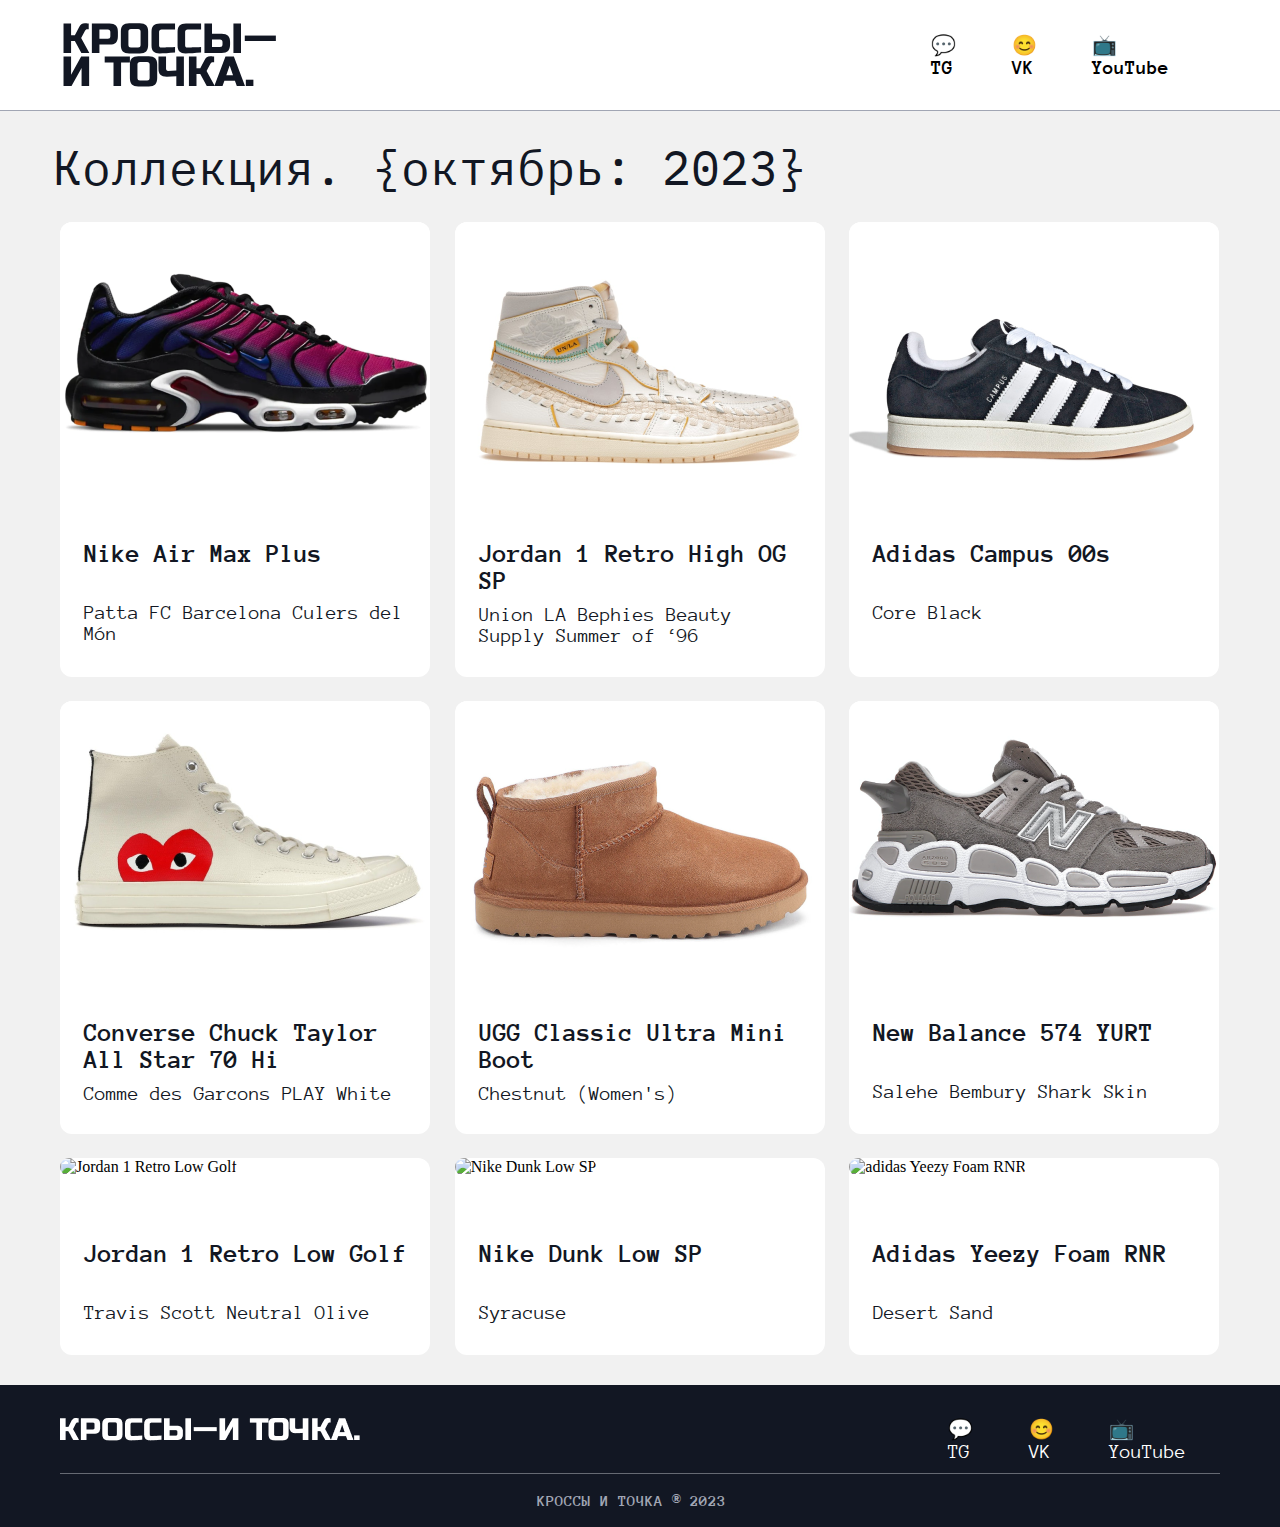
==== index.html @ d87d50cc "пофиксил стили и код" ====
<!DOCTYPE html>
<html lang="ru">

<head>
  <meta charset="UTF-8">
  <meta name="viewport" content="width=device-width, initial-scale=1.0">
  <title>Кроссы — и точка</title>
  <link rel="stylesheet" href="style.css" />
</head>

<body>
  <header class="header">
    <div class="header_logo">
      <a href="#">
        <img src="./images/logo.svg" alt="логотип сайта">
      </a>
    </div>
    <nav class="header_navigation">
      <ul class="header_navigation_list">
        <li>
          <a href="#" class="header_navigation_social">💬 TG</a>
        </li>
        <li>
          <a href="#" class="header_navigation_social">😊 VK</a>
        </li>
        <li>
          <a href="#" class="header_navigation_social">📺 YouTube</a>
        </li>
      </ul>
    </nav>
  </header>
  <div class="header_line">
  </div>

  <section class="content">
    <div>
      <h2>Коллекция. {октябрь: 2023} </h2>
    </div>
    <div class="content_cards">
      <div class="card">
        <img alt="Nike Air Max Plus" src="./images/image 3.png" class="container_image" />
        <div class="container_text_wrap">
          <h3 class="container_title">Nike Air Max Plus</h3>
          <p class="container_text">Patta FC Barcelona Culers del Món</p>
        </div>
      </div>
      <div class="card">
        <img alt="Jordan 1 Retro High OG SP" src="./images/image 4.png" class="container_image" />
        <div class="container_text_wrap">
          <h3 class="container_title">Jordan 1 Retro High OG SP</h3>
          <p class="container_text">Union LA Bephies Beauty Supply Summer of ‘96</p>
        </div>
      </div>
      <div class="card">
        <img alt="Adidas Campus 00s" src="./images/image 5.png" class="container_image" />
        <div class="container_text_wrap">
          <h3 class="container_title">Adidas Campus 00s</h3>
          <p class="container_text">Core Black</p>
        </div>
      </div>
      <div class="card">
        <img alt="Converse Chuck Taylor All Star 70 Hi" src="./images/image 6.png" class="container_image" />
        <div class="container_text_wrap">
          <h3 class="container_title">Converse Chuck Taylor All Star 70 Hi</h3>
          <p class="container_text">Comme des Garcons PLAY White</p>
        </div>
      </div>
      <div class="card">
        <img alt="UGG Classic Ultra Mini Boot" src="./images/image 7.png" class="container_image" />
        <div class="container_text_wrap">
          <h3 class="container_title">UGG Classic Ultra Mini Boot</h3>
          <p class="container_text">Chestnut (Women's)</p>
        </div>
      </div>
      <div class="card">
        <img alt="New Balance 574 YURT" src="./images/image 8.png" class="container_image" />
        <div class="container_text_wrap">
          <h3 class="container_title">New Balance 574 YURT</h3>
          <p class="container_text">Salehe Bembury Shark Skin</p>
        </div>
      </div>
      <div class="card">
        <img alt="Jordan 1 Retro Low Golf"
          src="https://sandbox-teens.practicum-team.ru/tasks/03-more-html-and-css-sprint/01-flex-sandboxes/07-training/sandbox-01/pre/images/1.png"
          class="container_image" />
        <div class="container_text_wrap">
          <h3 class="container_title">Jordan 1 Retro Low Golf</h3>
          <p class="container_text">Travis Scott Neutral Olive</p>
        </div>
      </div>
      <div class="card">
        <img alt="Nike Dunk Low SP"
          src="https://sandbox-teens.practicum-team.ru/tasks/03-more-html-and-css-sprint/01-flex-sandboxes/07-training/sandbox-01/pre/images/2.png"
          class="container_image" />
        <div class="container_text_wrap">
          <h3 class="container_title">Nike Dunk Low SP</h3>
          <p class="container_text">Syracuse</p>
        </div>
      </div>
      <div class="card">
        <img alt="adidas Yeezy Foam RNR"
          src="https://sandbox-teens.practicum-team.ru/tasks/03-more-html-and-css-sprint/01-flex-sandboxes/07-training/sandbox-01/pre/images/3.png"
          class="container_image" />
        <div class="container_text_wrap">
          <h3 class="container_title">Adidas Yeezy Foam RNR</h3>
          <p class="container_text">Desert Sand</p>
        </div>
      </div>
    </div>
  </section>
  <footer>
    <div class="footer">
      <div class="footer_logo">
        <a href="#">
          <img src="./images/logo-footer.png" />
        </a>
      </div>
      <nav class="footer_navigation">
        <ul class="footer_navigation_list">
          <li>
            <a href="#" class="footer_navigation_social">💬 TG</a>
          </li>
          <li>
            <a href="#" class="footer_navigation_social">😊 VK</a>
          </li>
          <li>
            <a href="#" class="footer_navigation_social">📺 YouTube</a>
          </li>
        </ul>
      </nav>
    </div>
    <div class="footer_line"></div>
    <div>
      <p class="copy">КРОССЫ И ТОЧКА ® 2023</p>
    </div>
  </footer>
</body>

</html>
---- style.css ----
* {
	padding: 0px;
	margin: 0px;
	border: 0px;
}
*,
*:before,
*:after {
	-moz-box-sizing: border-box;
	-webkit-box-sizing: border-box;
	box-sizing: border-box;
}
:focus,
:active {
	outline: none;
}
aside,
nav,
footer,
header,
section {
	display: block;
}
ul li {
	list-style: none;
}
a,
a:visited {
	text-decoration: none;
}
img {
	vertical-align: top;
}
h1,
h2,
h3,
h4,
h5,
h6 {
	font-weight: inherit;
	font-size: inherit;
}

@font-face {
    font-family: "Anonymous Pro";
    src: url(fonts/AnonymousPro-Bold.ttf);
    font-weight: 700;
}

@font-face {
  font-family: "Anonymous Pro";
  src: url(fonts/AnonymousPro-Regular.ttf);
}

@font-face {
  font-family: "IBM Plex Mono";
  src: url(fonts/IBMPlexMono-Regular.ttf);
  font-weight: 500;
}

body {
  display: flex;
  flex-direction: column;
  justify-content: flex-start;
  align-items: center;
  width: 100%;
  min-height: 100vh;
  flex: 1 0 auto;
}

.header {
  display: flex;
  justify-content: space-between;
  align-items: center;
  width: 1440px;
  height: 110px;
  background-color: white;
}

.header_logo {
  width: 100%;
  max-width: 212px;
  margin-left: 143px;
}

.header_navigation {
  width: 272px;
  height: 20px;
  display: flex;
  align-items: center;
  justify-content: space-between;
  column-gap: 24px;
  margin-right: 157px;
}

.header_navigation_list {
  display: flex;
  column-gap: 24px;
}

.header_navigation_social {
  color: #000;
  font-family: "Anonymous Pro";
  font-size: 20px;
  font-weight: 700;
  max-height: 20px;
}

.header_line {
  width: 1440px;
  height: 1px;
  background-color: #A1A6B4;
}

.content {
  background-color: #F1F1F1;
  display: flex;
  flex-direction: column;
  align-items: center;
  width: 100%;
  max-width: 1440px;
  max-height: 1642px;
  flex: 1 0 auto;
}

h2 {
    font-family: "IBM Plex Mono", sans-serif;
    font-size: 48px;
    font-weight: 500;
    color: #121723;
    padding-right: 420px;
    margin-top: 25px;
    margin-bottom: 24px;
}

.content_cards {
  display: grid;
  gap: 24px;
  grid-template-columns: repeat(auto-fill, minmax(370px, 1fr));
  max-width: 1160px;
  width: 100%;
  margin-bottom: 30px;
}

.card {
	display: inline-block;
  width: 370px;
  border-radius: 12px;
  background-color: white;
}

.container_image {
    width: 100%;
    height: 100%;
    max-height: 254px;
    object-fit: cover;
    object-position: center;
    border-radius: 12px;
}

.container_text_wrap {
  width: 370px;
  padding: 32px 24px;
  align-items: center;
  gap: 10px;
}

.container_title {
  font-family: "Anonymous Pro", sans-serif;
  font-weight: 700;
  font-size: 26px;
  color: #121723;
  padding-top: 32px; 
  min-height: 84px;
}

.container_text {
  font-family: "Anonymous Pro", sans-serif;
  font-weight: 400;
  font-size: 20px;
  color: #121723;
  padding-top: 10px;
}

footer {
  width: 1440px;
  height: 142px;
  background-color: #121723;
}

.footer {
  display: flex;
  justify-content: space-between;
  align-items: center;
}

.footer_logo {
  width: 299.653px;
  height: 22.32px;
  margin-left: 140px;
  margin-top: 32px;
}

.footer_navigation {
  width: 272px;
  height: 23px;
  margin-right: 140px;
  margin-top: 32px;
}

.footer_navigation_list {
  display: flex;
  gap: 24px;
}

.footer_navigation_social {
  color: white;
  font-family: "Anonymous Pro";
  font-size: 20px;
}

.footer_line {
  width: 1160px;
  height: 1px;
  background-color: #E6E8EC;
  margin-left: 140px;
  margin-right: 140px;
  margin-top: 33px;
  opacity: 0.4;
}

.copy {
  font-family: "Anonymous Pro", sans-serif;
  font-weight: 700;
  font-size: 16px;
  color: #A1A6B4;
  margin-left: 617px;
  margin-right: 140px;
  margin-top: 18px;
}
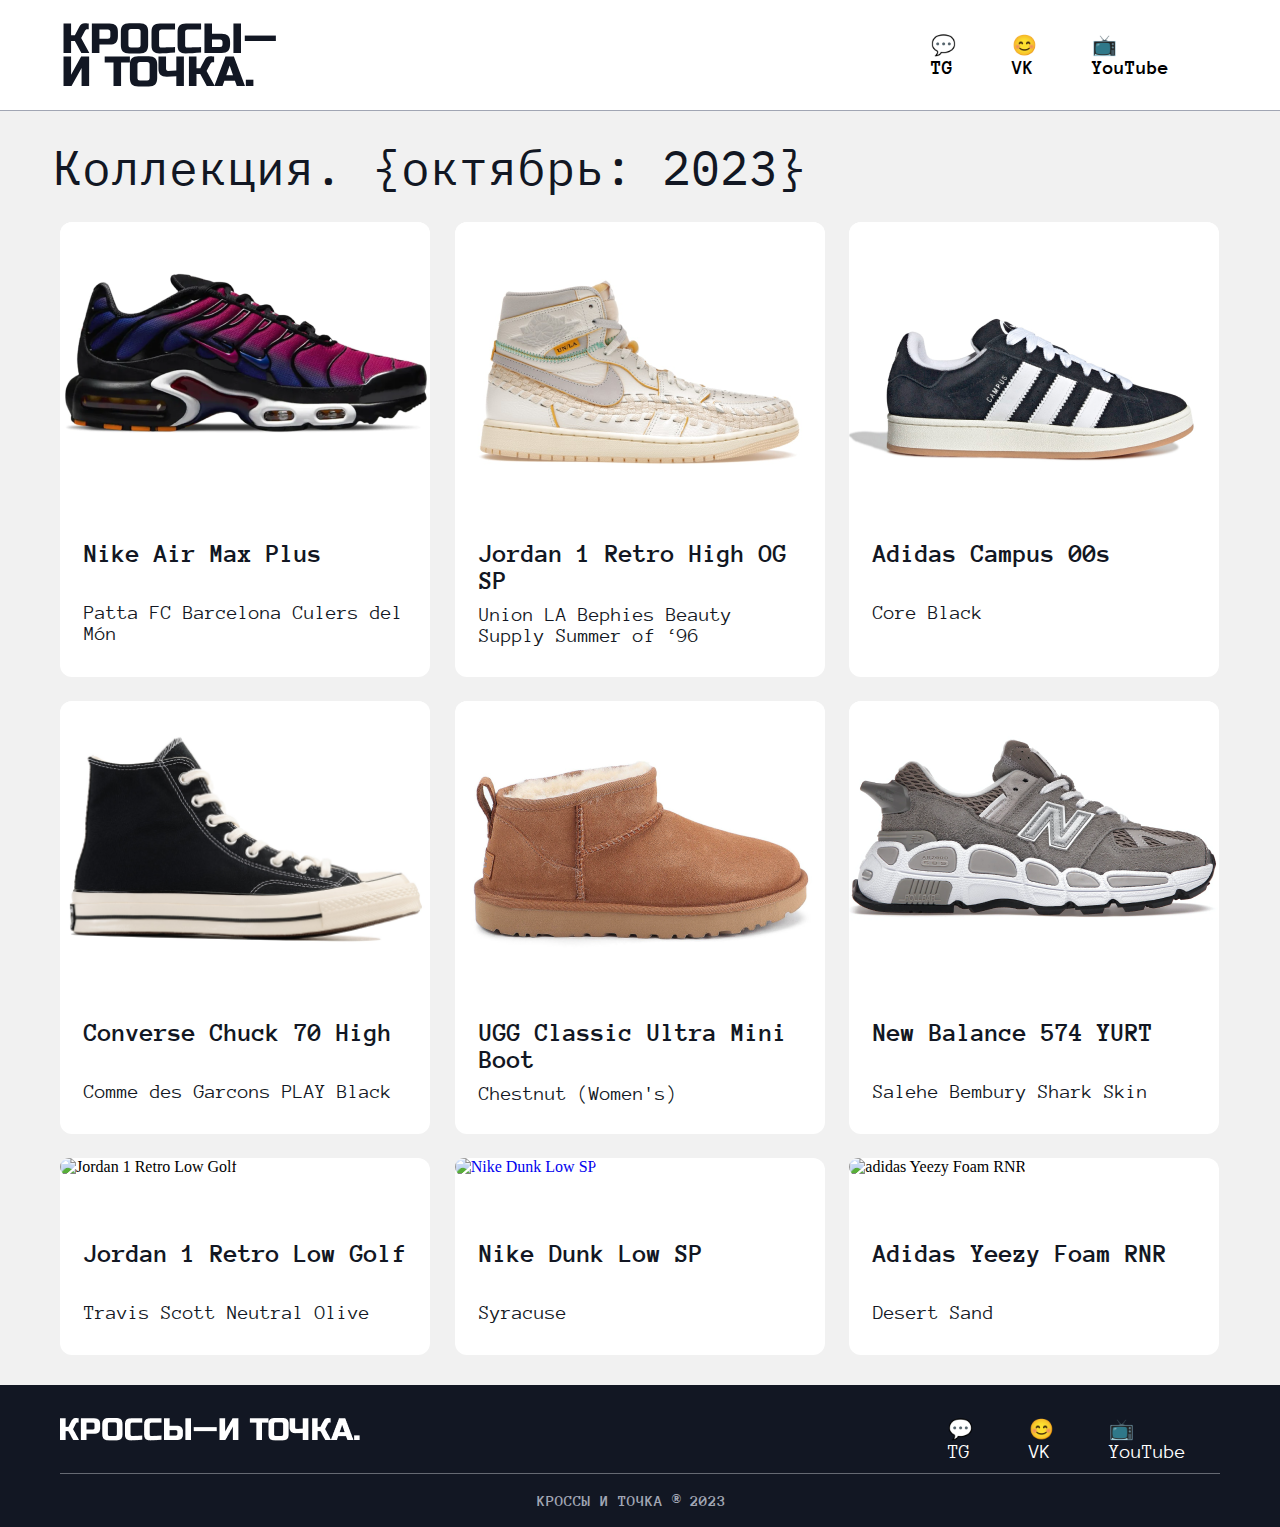
==== commit 025e6097: "add 2 detail page" ====
--- a/index.html
+++ b/index.html
@@ -11,7 +11,7 @@
 <body>
   <header class="header">
     <div class="header_logo">
-      <a href="#">
+      <a href="index.html">
         <img src="./images/logo.svg" alt="логотип сайта">
       </a>
     </div>
@@ -59,11 +59,13 @@
         </div>
       </div>
       <div class="card">
-        <img alt="Converse Chuck Taylor All Star 70 Hi" src="./images/image 6.png" class="container_image" />
-        <div class="container_text_wrap">
-          <h3 class="container_title">Converse Chuck Taylor All Star 70 Hi</h3>
-          <p class="container_text">Comme des Garcons PLAY White</p>
-        </div>
+        <a href="detail-kross-2.html">
+          <img alt="Converse Chuck Taylor All Star 70 Hi" src="./images/image 6.png" class="container_image" />
+          <div class="container_text_wrap">
+            <h3 class="container_title">Converse Chuck 70 High</h3>
+            <p class="container_text">Comme des Garcons PLAY Black</p>
+          </div>
+        </a>
       </div>
       <div class="card">
         <img alt="UGG Classic Ultra Mini Boot" src="./images/image 7.png" class="container_image" />
@@ -73,11 +75,13 @@
         </div>
       </div>
       <div class="card">
-        <img alt="New Balance 574 YURT" src="./images/image 8.png" class="container_image" />
-        <div class="container_text_wrap">
-          <h3 class="container_title">New Balance 574 YURT</h3>
-          <p class="container_text">Salehe Bembury Shark Skin</p>
-        </div>
+        <a href="detail-kross-1.html">
+          <img alt="New Balance 574 YURT" src="./images/image 8.png" class="container_image" />
+          <div class="container_text_wrap">
+            <h3 class="container_title">New Balance 574 YURT</h3>
+            <p class="container_text">Salehe Bembury Shark Skin</p>
+          </div>
+        </a>
       </div>
       <div class="card">
         <img alt="Jordan 1 Retro Low Golf"
@@ -89,13 +93,15 @@
         </div>
       </div>
       <div class="card">
-        <img alt="Nike Dunk Low SP"
-          src="https://sandbox-teens.practicum-team.ru/tasks/03-more-html-and-css-sprint/01-flex-sandboxes/07-training/sandbox-01/pre/images/2.png"
-          class="container_image" />
-        <div class="container_text_wrap">
-          <h3 class="container_title">Nike Dunk Low SP</h3>
-          <p class="container_text">Syracuse</p>
-        </div>
+        <a href="detail-kross.html">
+          <img alt="Nike Dunk Low SP"
+            src="https://sandbox-teens.practicum-team.ru/tasks/03-more-html-and-css-sprint/01-flex-sandboxes/07-training/sandbox-01/pre/images/2.png"
+            class="container_image" />
+          <div class="container_text_wrap">
+            <h3 class="container_title">Nike Dunk Low SP</h3>
+            <p class="container_text">Syracuse</p>
+          </div>
+        </a>
       </div>
       <div class="card">
         <img alt="adidas Yeezy Foam RNR"
@@ -111,7 +117,7 @@
   <footer>
     <div class="footer">
       <div class="footer_logo">
-        <a href="#">
+        <a href="index.html">
           <img src="./images/logo-footer.png" />
         </a>
       </div>
--- a/style.css
+++ b/style.css
@@ -237,4 +237,127 @@
   margin-left: 617px;
   margin-right: 140px;
   margin-top: 18px;
+}
+
+.detail-content {
+  max-width: 1440px;
+  height: auto;
+  background-color: #F1F1F1;
+  display: flex;
+  padding: 0px 150px;
+  flex-direction: column;
+  justify-content: center;
+  align-items: center;
+  gap: 48px;
+}
+
+.detail-content-card {
+  display: flex;
+  width: 1140px;
+  padding: 48px;
+  flex-direction: column;
+  align-items: center;
+  gap: 32px;
+  border-radius: 50px;
+  background-color: white;
+  margin: 32px 0;
+}
+
+.detail-content-card-text {
+  width: 1044px;
+  height: auto;
+  display: flex;
+  flex-direction: column;
+  justify-content: space-between;
+  align-items: flex-start;
+  gap: 24px;
+  align-self: stretch;
+}
+
+h1 {
+  color: #121723;
+  font-family: "Anonymous Pro";
+  font-size: 48px;
+  font-style: normal;
+  font-weight: 400;
+}
+
+h4 {
+  color: #121723;
+  font-family: "Anonymous Pro";
+  font-size: 36px;
+  font-style: normal;
+  font-weight: 400;
+}
+
+.detail-content-card-detail {
+  width: 100%;
+  height: auto;
+  display: flex;
+  justify-content: space-between;
+  align-self: stretch;
+  gap: 32px;
+}
+
+.detail-content-card-text-description {
+  color: #121723;
+  font-family: "Anonymous Pro";
+  font-size: 20px;
+  font-style: normal;
+  font-weight: 400;
+  line-height: 28px;
+  width: 506px;
+}
+
+.detail-content-card-text-parameters {
+  width: 506px;
+  height: 258px;
+  display: flex;
+  flex-direction: column;
+  align-items: flex-start;
+  gap: 24px;
+  flex: 1 0 0;
+}
+
+h5 {
+  color: #121723;
+  font-family: "Anonymous Pro";
+  font-size: 30px;
+  font-style: normal;
+  font-weight: 400;
+}
+
+.detail-content-card-text-parameter {
+  width: 506px;
+  height: 45px;
+  display: flex;
+  align-items: flex-start;
+  gap: 24px;
+  align-self: stretch;
+  justify-content: space-between;
+}
+
+.parameter-title {
+  color: #121723;
+  font-family: "Anonymous Pro";
+  font-size: 20px;
+  font-style: normal;
+  font-weight: 400;
+}
+
+.parameter-value {
+  color: #121723;
+  text-align: right;
+  font-family: "Anonymous Pro";
+  font-size: 20px;
+  font-style: normal;
+  font-weight: 400;
+}
+
+.parameter-line {
+  width: 506px;
+  height: 1px;
+  background-color: #bdbdbd;
+  align-self: stretch;
+  padding: 1px 0;
 }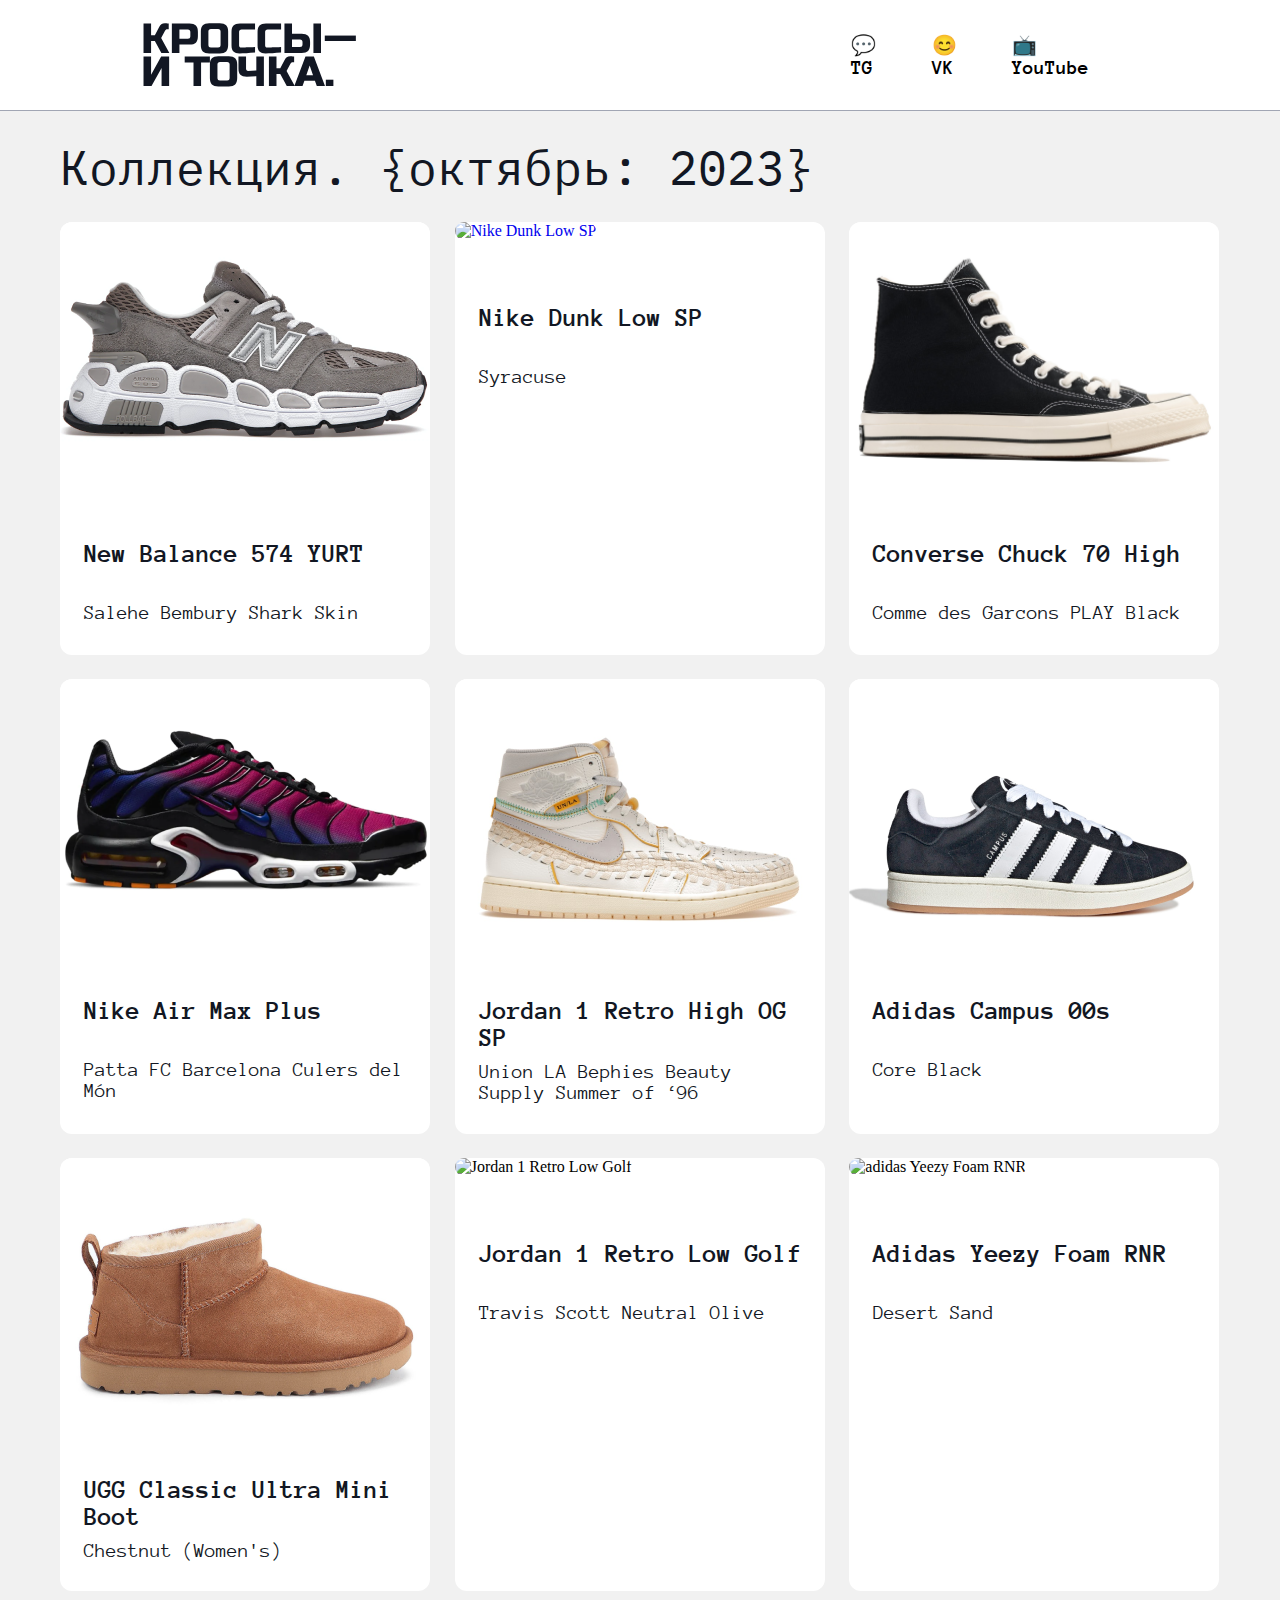
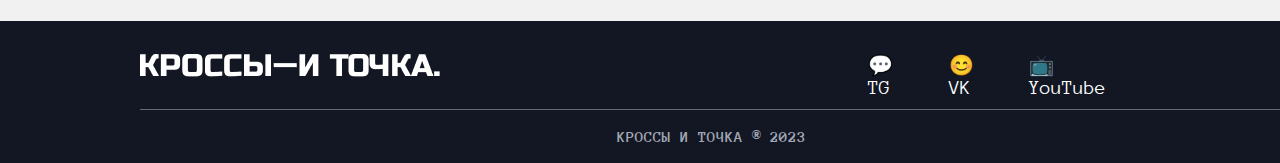
==== commit a087f54b: "fixed adaptiv" ====
--- a/index.html
+++ b/index.html
@@ -33,10 +33,39 @@
   </div>
 
   <section class="content">
-    <div>
+    <div class="div-h2">
       <h2>Коллекция. {октябрь: 2023} </h2>
     </div>
     <div class="content_cards">
+      <div class="card">
+        <a href="detail-kross-1.html">
+          <img alt="New Balance 574 YURT" src="./images/image 8.png" class="container_image" />
+          <div class="container_text_wrap">
+            <h3 class="container_title">New Balance 574 YURT</h3>
+            <p class="container_text">Salehe Bembury Shark Skin</p>
+          </div>
+        </a>
+      </div>
+      <div class="card">
+        <a href="detail-kross.html">
+          <img alt="Nike Dunk Low SP"
+            src="https://sandbox-teens.practicum-team.ru/tasks/03-more-html-and-css-sprint/01-flex-sandboxes/07-training/sandbox-01/pre/images/2.png"
+            class="container_image" />
+          <div class="container_text_wrap">
+            <h3 class="container_title">Nike Dunk Low SP</h3>
+            <p class="container_text">Syracuse</p>
+          </div>
+        </a>
+      </div>
+      <div class="card">
+        <a href="detail-kross-2.html">
+          <img alt="Converse Chuck Taylor All Star 70 Hi" src="./images/image 6.png" class="container_image" />
+          <div class="container_text_wrap">
+            <h3 class="container_title">Converse Chuck 70 High</h3>
+            <p class="container_text">Comme des Garcons PLAY Black</p>
+          </div>
+        </a>
+      </div>
       <div class="card">
         <img alt="Nike Air Max Plus" src="./images/image 3.png" class="container_image" />
         <div class="container_text_wrap">
@@ -59,29 +88,11 @@
         </div>
       </div>
       <div class="card">
-        <a href="detail-kross-2.html">
-          <img alt="Converse Chuck Taylor All Star 70 Hi" src="./images/image 6.png" class="container_image" />
-          <div class="container_text_wrap">
-            <h3 class="container_title">Converse Chuck 70 High</h3>
-            <p class="container_text">Comme des Garcons PLAY Black</p>
-          </div>
-        </a>
-      </div>
-      <div class="card">
         <img alt="UGG Classic Ultra Mini Boot" src="./images/image 7.png" class="container_image" />
         <div class="container_text_wrap">
           <h3 class="container_title">UGG Classic Ultra Mini Boot</h3>
           <p class="container_text">Chestnut (Women's)</p>
         </div>
-      </div>
-      <div class="card">
-        <a href="detail-kross-1.html">
-          <img alt="New Balance 574 YURT" src="./images/image 8.png" class="container_image" />
-          <div class="container_text_wrap">
-            <h3 class="container_title">New Balance 574 YURT</h3>
-            <p class="container_text">Salehe Bembury Shark Skin</p>
-          </div>
-        </a>
       </div>
       <div class="card">
         <img alt="Jordan 1 Retro Low Golf"
@@ -91,17 +102,6 @@
           <h3 class="container_title">Jordan 1 Retro Low Golf</h3>
           <p class="container_text">Travis Scott Neutral Olive</p>
         </div>
-      </div>
-      <div class="card">
-        <a href="detail-kross.html">
-          <img alt="Nike Dunk Low SP"
-            src="https://sandbox-teens.practicum-team.ru/tasks/03-more-html-and-css-sprint/01-flex-sandboxes/07-training/sandbox-01/pre/images/2.png"
-            class="container_image" />
-          <div class="container_text_wrap">
-            <h3 class="container_title">Nike Dunk Low SP</h3>
-            <p class="container_text">Syracuse</p>
-          </div>
-        </a>
       </div>
       <div class="card">
         <img alt="adidas Yeezy Foam RNR"
--- a/style.css
+++ b/style.css
@@ -72,7 +72,8 @@
   display: flex;
   justify-content: space-between;
   align-items: center;
-  width: 1440px;
+  width: 100%;
+  max-width: 1440px;
   height: 110px;
   background-color: white;
 }
@@ -119,18 +120,24 @@
   align-items: center;
   width: 100%;
   max-width: 1440px;
-  max-height: 1642px;
+  height: auto;
   flex: 1 0 auto;
 }
 
+.div-h2 {
+  width: 100%;
+  max-width: 1160px;
+  display: flex;
+  justify-content: left;
+}
+
 h2 {
-    font-family: "IBM Plex Mono", sans-serif;
-    font-size: 48px;
-    font-weight: 500;
-    color: #121723;
-    padding-right: 420px;
-    margin-top: 25px;
-    margin-bottom: 24px;
+  font-family: "IBM Plex Mono", sans-serif;
+  font-size: 48px;
+  font-weight: 500;
+  color: #121723;
+  margin-top: 25px;
+  margin-bottom: 24px;
 }
 
 .content_cards {
@@ -183,7 +190,8 @@
 }
 
 footer {
-  width: 1440px;
+  width: 100%;
+  max-width: 1440px;
   height: 142px;
   background-color: #121723;
 }
@@ -240,6 +248,7 @@
 }
 
 .detail-content {
+  width: 100%;
   max-width: 1440px;
   height: auto;
   background-color: #F1F1F1;
@@ -253,7 +262,8 @@
 
 .detail-content-card {
   display: flex;
-  width: 1140px;
+  width: 100%;
+  max-width: 1140px;
   padding: 48px;
   flex-direction: column;
   align-items: center;
@@ -263,8 +273,19 @@
   margin: 32px 0;
 }
 
+.detail-content-card-foto {
+  width: 100%;
+  max-width: 1140px;
+}
+
+.detail-content-foto {
+  width: 100%;
+  max-width: 1140px;
+}
+
 .detail-content-card-text {
-  width: 1044px;
+  width: 100%;
+  max-width: 1044px;
   height: auto;
   display: flex;
   flex-direction: column;
@@ -306,11 +327,13 @@
   font-style: normal;
   font-weight: 400;
   line-height: 28px;
+  width: 45%;
   width: 506px;
 }
 
 .detail-content-card-text-parameters {
-  width: 506px;
+  width: 45%;
+  max-width: 506px;
   height: 258px;
   display: flex;
   flex-direction: column;
@@ -328,7 +351,8 @@
 }
 
 .detail-content-card-text-parameter {
-  width: 506px;
+  width: auto;
+  max-width: 506px;
   height: 45px;
   display: flex;
   align-items: flex-start;
@@ -355,7 +379,7 @@
 }
 
 .parameter-line {
-  width: 506px;
+  width: auto;
   height: 1px;
   background-color: #bdbdbd;
   align-self: stretch;
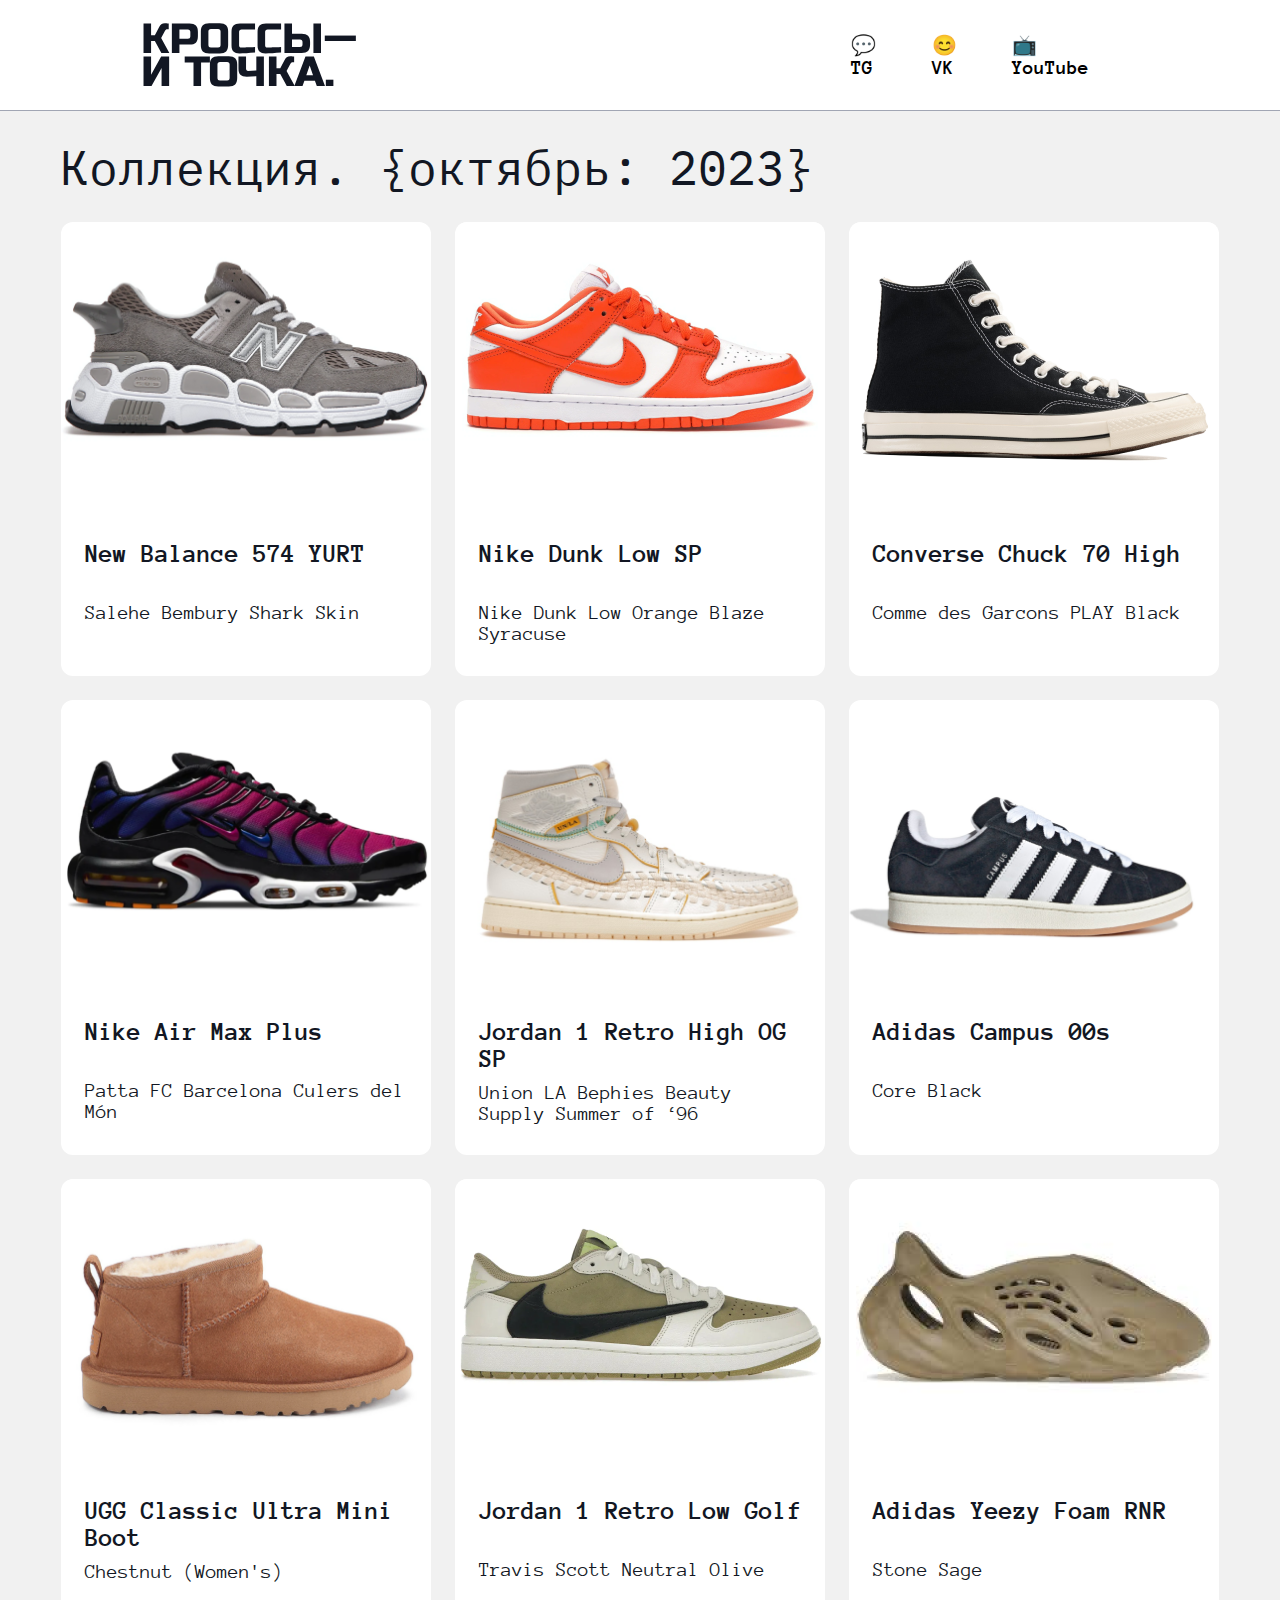
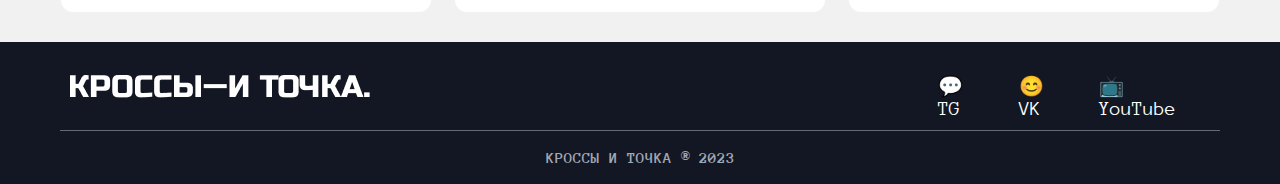
==== commit 0185bd2d: "finish adaptiv" ====
--- a/index.html
+++ b/index.html
@@ -48,12 +48,10 @@
       </div>
       <div class="card">
         <a href="detail-kross.html">
-          <img alt="Nike Dunk Low SP"
-            src="https://sandbox-teens.practicum-team.ru/tasks/03-more-html-and-css-sprint/01-flex-sandboxes/07-training/sandbox-01/pre/images/2.png"
-            class="container_image" />
+          <img alt="Nike Dunk Low SP" src="./images/image 2.png" class="container_image" />
           <div class="container_text_wrap">
             <h3 class="container_title">Nike Dunk Low SP</h3>
-            <p class="container_text">Syracuse</p>
+            <p class="container_text">Nike Dunk Low Orange Blaze Syracuse</p>
           </div>
         </a>
       </div>
@@ -95,21 +93,17 @@
         </div>
       </div>
       <div class="card">
-        <img alt="Jordan 1 Retro Low Golf"
-          src="https://sandbox-teens.practicum-team.ru/tasks/03-more-html-and-css-sprint/01-flex-sandboxes/07-training/sandbox-01/pre/images/1.png"
-          class="container_image" />
+        <img alt="Jordan 1 Retro Low Golf" src="./images/image 1.png" class="container_image" />
         <div class="container_text_wrap">
           <h3 class="container_title">Jordan 1 Retro Low Golf</h3>
           <p class="container_text">Travis Scott Neutral Olive</p>
         </div>
       </div>
       <div class="card">
-        <img alt="adidas Yeezy Foam RNR"
-          src="https://sandbox-teens.practicum-team.ru/tasks/03-more-html-and-css-sprint/01-flex-sandboxes/07-training/sandbox-01/pre/images/3.png"
-          class="container_image" />
+        <img alt="adidas Yeezy Foam RNR" src="./images/image 9.png" class="container_image" />
         <div class="container_text_wrap">
           <h3 class="container_title">Adidas Yeezy Foam RNR</h3>
-          <p class="container_text">Desert Sand</p>
+          <p class="container_text">Stone Sage</p>
         </div>
       </div>
     </div>
--- a/style.css
+++ b/style.css
@@ -108,7 +108,8 @@
 }
 
 .header_line {
-  width: 1440px;
+  width: 100%;
+  max-width: 1440px;
   height: 1px;
   background-color: #A1A6B4;
 }
@@ -141,9 +142,10 @@
 }
 
 .content_cards {
-  display: grid;
+  display: flex;
   gap: 24px;
-  grid-template-columns: repeat(auto-fill, minmax(370px, 1fr));
+  flex-wrap: wrap;
+  justify-content: center;
   max-width: 1160px;
   width: 100%;
   margin-bottom: 30px;
@@ -154,13 +156,19 @@
   width: 370px;
   border-radius: 12px;
   background-color: white;
+  transition: all 300ms ease-in-out;
+}
+
+.card:hover {
+	box-shadow: 0px 4px 4px 0px rgba(0, 0, 0, 0.25);
+  transform: translateY(-5px);
 }
 
 .container_image {
     width: 100%;
     height: 100%;
     max-height: 254px;
-    object-fit: cover;
+    object-fit: contain;
     object-position: center;
     border-radius: 12px;
 }
@@ -194,9 +202,14 @@
   max-width: 1440px;
   height: 142px;
   background-color: #121723;
+  display: flex;
+  align-items: center;
+  flex-direction: column;
 }
 
 .footer {
+  width: 100%;
+  max-width: 1140px;
   display: flex;
   justify-content: space-between;
   align-items: center;
@@ -205,14 +218,12 @@
 .footer_logo {
   width: 299.653px;
   height: 22.32px;
-  margin-left: 140px;
   margin-top: 32px;
 }
 
 .footer_navigation {
   width: 272px;
   height: 23px;
-  margin-right: 140px;
   margin-top: 32px;
 }
 
@@ -228,11 +239,10 @@
 }
 
 .footer_line {
-  width: 1160px;
+  width: 100%;
+  max-width: 1160px;
   height: 1px;
   background-color: #E6E8EC;
-  margin-left: 140px;
-  margin-right: 140px;
   margin-top: 33px;
   opacity: 0.4;
 }
@@ -242,8 +252,6 @@
   font-weight: 700;
   font-size: 16px;
   color: #A1A6B4;
-  margin-left: 617px;
-  margin-right: 140px;
   margin-top: 18px;
 }
 
@@ -384,4 +392,89 @@
   background-color: #bdbdbd;
   align-self: stretch;
   padding: 1px 0;
+}
+
+@media screen and (max-width: 1170px) {
+  .div-h2 {
+    justify-content: center;
+  }
+  .header_logo,
+  .header_navigation {
+    margin: 0;
+  }
+  .header {
+    padding: 0 30px;
+  }
+  .footer {
+    padding: 0 30px;
+  }
+}
+
+@media screen and (max-width: 765px) {
+  .header {
+    flex-wrap: wrap;
+    flex-direction: column;
+    justify-content: center;
+    gap: 24px;
+    margin: 24px 0;
+  }
+  .header_logo,
+  .header_navigation {
+    margin: 0;
+  }
+  .detail-content {
+    padding-left: 16px;
+    padding-right: 16px;
+  }
+  .detail-content-card {
+    border-radius: 12px;
+    padding: 24px;
+  }
+  h1 {
+    font-size: 40px;
+  }
+  h2 {
+    font-size: 32px;
+  }
+  h4 {
+    font-size: 30px;
+  }
+  .detail-content-card-detail {
+    flex-wrap: wrap;
+    justify-content: center;
+  }
+  .detail-content-card-text-description,
+  .parameter-title,
+  .parameter-value {
+font-size: 16px;
+  }
+  footer {
+    height: 195px;
+  }
+  .footer {
+    flex-wrap: wrap;
+    flex-direction: column;
+    justify-content: center;
+  }
+}
+
+@media screen and (max-width: 400px) {
+  .header {
+    flex-wrap: wrap;
+    justify-content: center;
+  }
+  .header_logo,
+  .header_navigation {
+    margin: 0;
+    gap: 24px;
+
+  }
+  h2 {
+    font-size: 32px;
+    padding: 0 16px;
+  }
+  .card {
+    width: 343px;
+    height: auto;
+  }
 }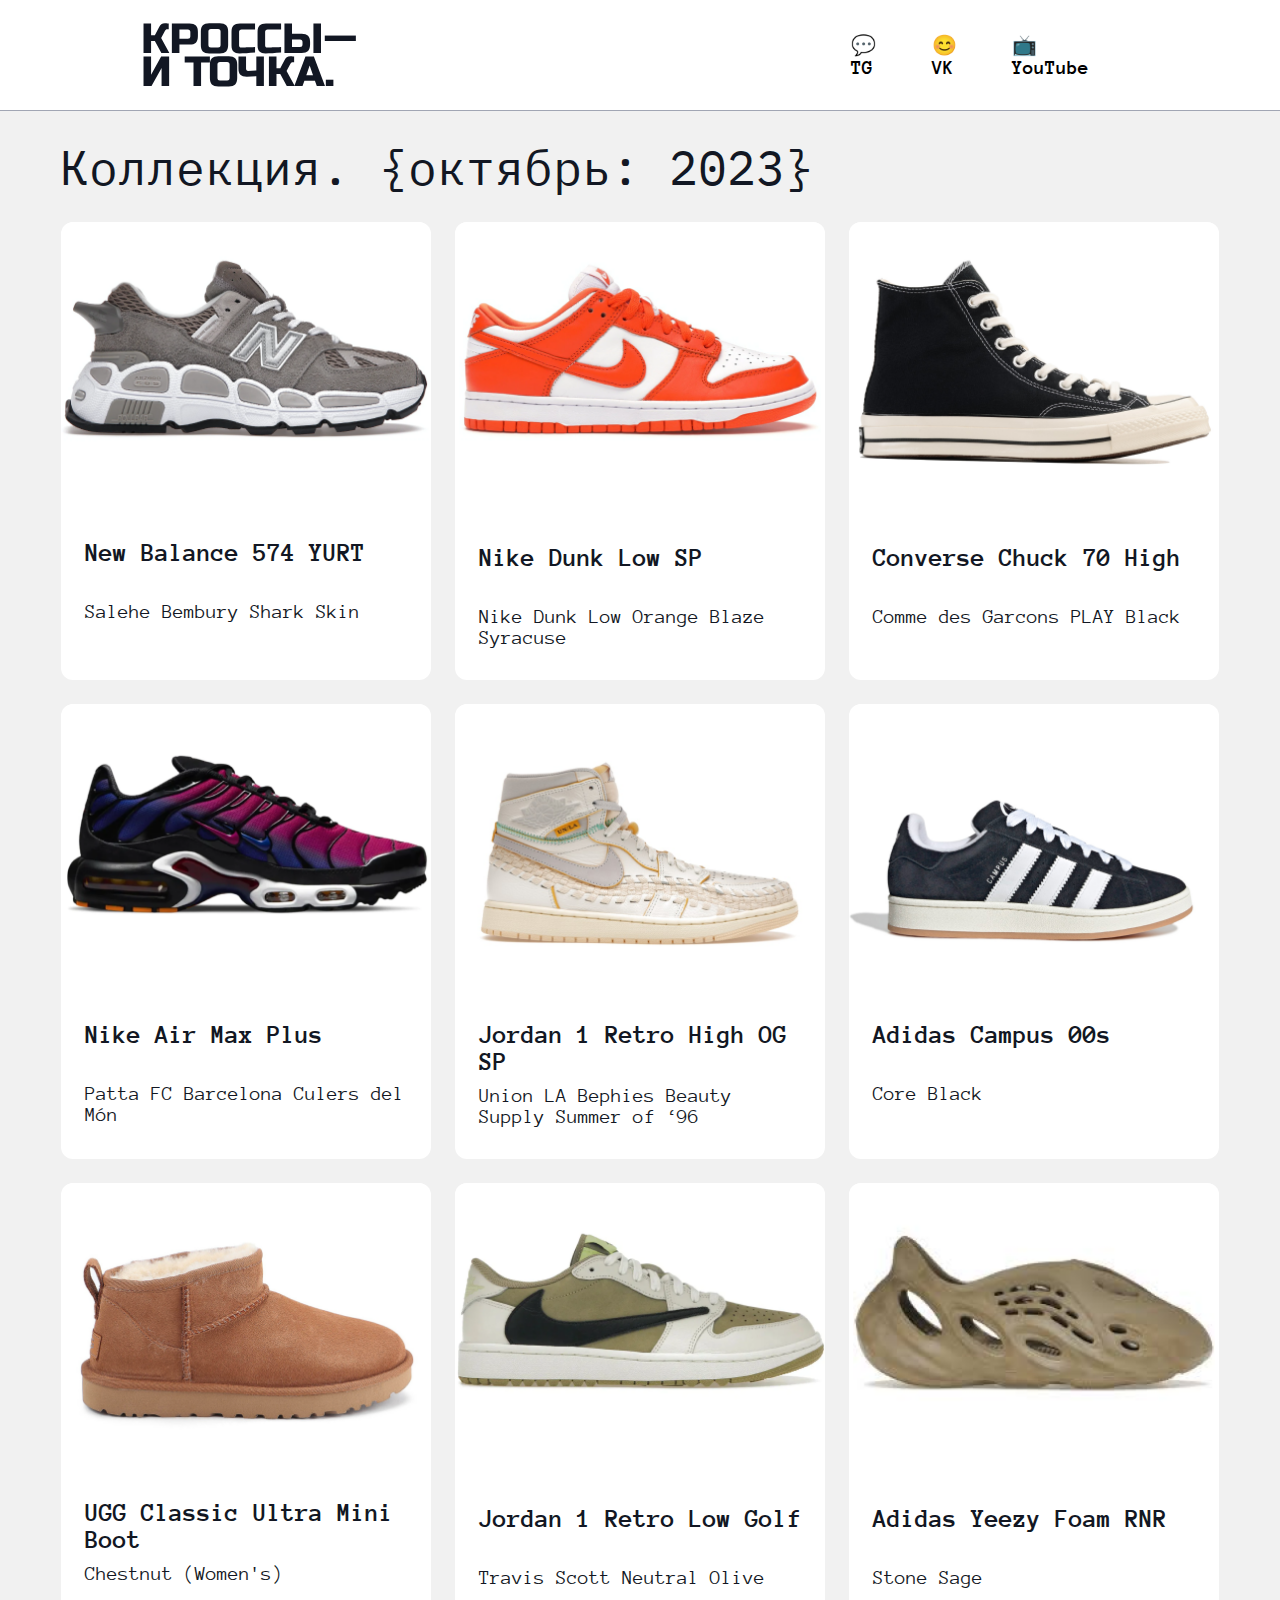
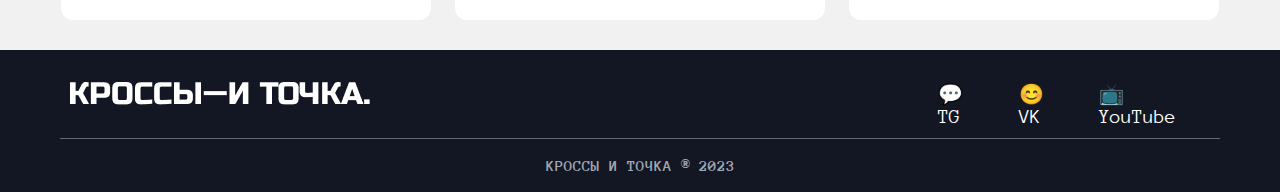
==== commit 79ec23a8: "h fixed" ====
--- a/index.html
+++ b/index.html
@@ -34,7 +34,7 @@
 
   <section class="content">
     <div class="div-h2">
-      <h2>Коллекция. {октябрь: 2023} </h2>
+      <h2 class="h2">Коллекция. {октябрь: 2023} </h2>
     </div>
     <div class="content_cards">
       <div class="card">
--- a/style.css
+++ b/style.css
@@ -132,7 +132,7 @@
   justify-content: left;
 }
 
-h2 {
+.h2 {
   font-family: "IBM Plex Mono", sans-serif;
   font-size: 48px;
   font-weight: 500;
@@ -166,15 +166,14 @@
 
 .container_image {
     width: 100%;
-    height: 100%;
-    max-height: 254px;
     object-fit: contain;
     object-position: center;
     border-radius: 12px;
 }
 
 .container_text_wrap {
-  width: 370px;
+  width: 100%;
+  max-width: 370px;
   padding: 32px 24px;
   align-items: center;
   gap: 10px;
@@ -311,7 +310,7 @@
   font-weight: 400;
 }
 
-h4 {
+.h2-detail {
   color: #121723;
   font-family: "Anonymous Pro";
   font-size: 36px;
@@ -336,12 +335,10 @@
   font-weight: 400;
   line-height: 28px;
   width: 45%;
-  width: 506px;
 }
 
 .detail-content-card-text-parameters {
   width: 45%;
-  max-width: 506px;
   height: 258px;
   display: flex;
   flex-direction: column;
@@ -350,7 +347,7 @@
   flex: 1 0 0;
 }
 
-h5 {
+h3 {
   color: #121723;
   font-family: "Anonymous Pro";
   font-size: 30px;
@@ -360,7 +357,6 @@
 
 .detail-content-card-text-parameter {
   width: auto;
-  max-width: 506px;
   height: 45px;
   display: flex;
   align-items: flex-start;
@@ -410,6 +406,16 @@
   }
 }
 
+@media screen and (max-width: 1000px) {
+  .detail-content-card-detail {
+    flex-wrap: wrap;
+    justify-content: center;
+  }
+  .detail-content-card-text-description {
+    width: 100%;
+  }
+}
+
 @media screen and (max-width: 765px) {
   .header {
     flex-wrap: wrap;
@@ -433,10 +439,11 @@
   h1 {
     font-size: 40px;
   }
-  h2 {
+  .h2 {
     font-size: 32px;
-  }
-  h4 {
+    padding: 0 16px;
+  }
+  .h2-detail {
     font-size: 30px;
   }
   .detail-content-card-detail {
@@ -446,7 +453,10 @@
   .detail-content-card-text-description,
   .parameter-title,
   .parameter-value {
-font-size: 16px;
+    font-size: 16px;
+  }
+  .detail-content-card-text-description {
+    width: 100%;
   }
   footer {
     height: 195px;
@@ -467,9 +477,8 @@
   .header_navigation {
     margin: 0;
     gap: 24px;
-
-  }
-  h2 {
+  }
+  .h2 {
     font-size: 32px;
     padding: 0 16px;
   }
